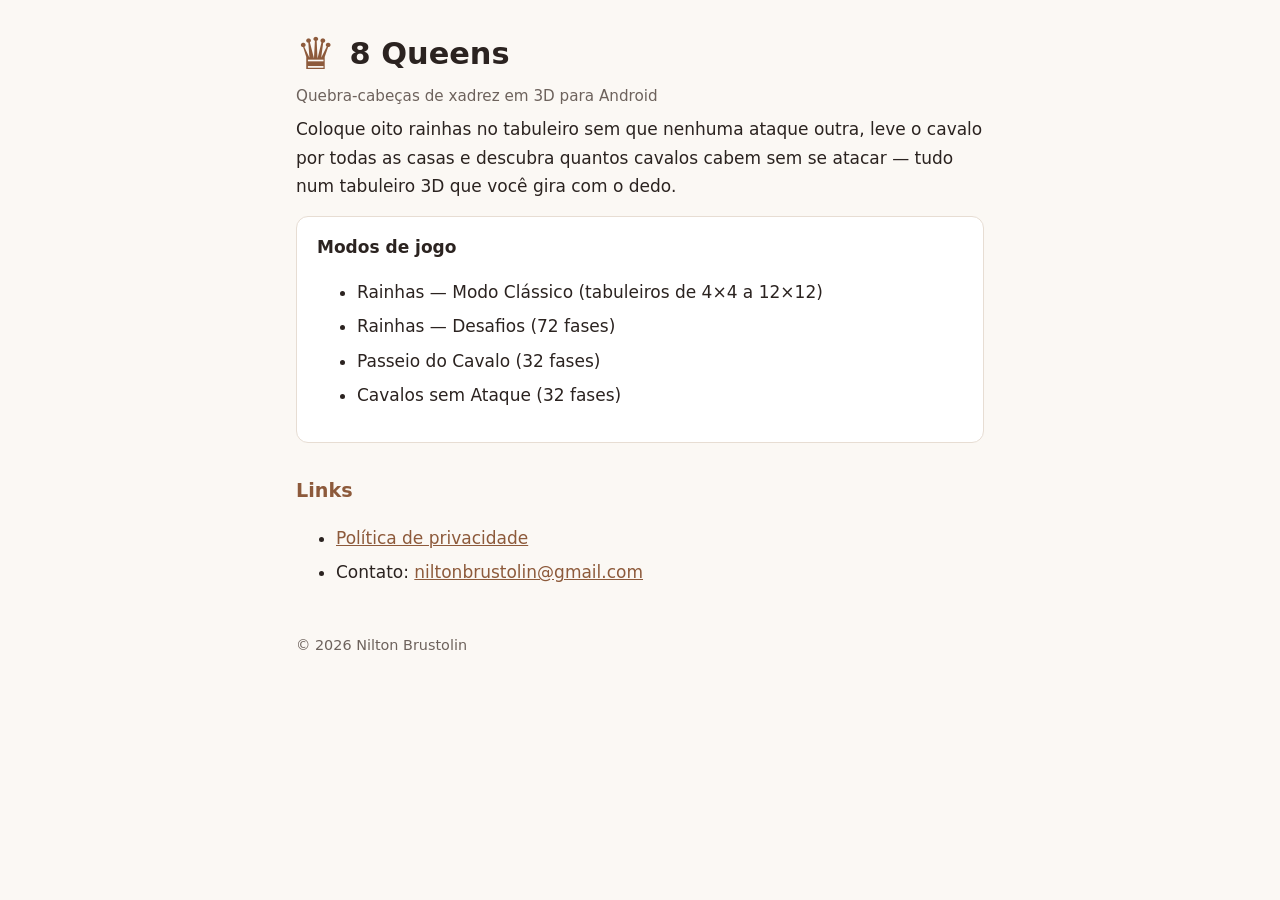
==== docs/8queens/index.html @ 38dd527b "Publica a política de privacidade do 8 Queens no GitHub Pages - docs/8queens/: página da política e " ====
<!doctype html>
<html lang="pt-BR">
<head>
  <meta charset="utf-8">
  <meta name="viewport" content="width=device-width, initial-scale=1">
  <title>8 Queens</title>
  <meta name="description" content="8 Queens: quebra-cabeças de xadrez em 3D — oito rainhas, passeio do cavalo e cavalos sem ataque.">
  <link rel="stylesheet" href="style.css">
</head>
<body>
<main>
  <header>
    <div class="logo" aria-hidden="true">♛</div>
    <h1>8 Queens</h1>
  </header>
  <p class="muted">Quebra-cabeças de xadrez em 3D para Android</p>

  <p>Coloque oito rainhas no tabuleiro sem que nenhuma ataque outra, leve o cavalo
  por todas as casas e descubra quantos cavalos cabem sem se atacar — tudo num
  tabuleiro 3D que você gira com o dedo.</p>

  <div class="card">
    <strong>Modos de jogo</strong>
    <ul>
      <li>Rainhas — Modo Clássico (tabuleiros de 4×4 a 12×12)</li>
      <li>Rainhas — Desafios (72 fases)</li>
      <li>Passeio do Cavalo (32 fases)</li>
      <li>Cavalos sem Ataque (32 fases)</li>
    </ul>
  </div>

  <h2>Links</h2>
  <ul>
    <li><a href="politica-de-privacidade.html">Política de privacidade</a></li>
    <li>Contato: <a href="mailto:niltonbrustolin@gmail.com">niltonbrustolin@gmail.com</a></li>
  </ul>

  <footer>© 2026 Nilton Brustolin</footer>
</main>
</body>
</html>
---- docs/8queens/style.css ----
:root {
  --bg: #fbf8f4;
  --text: #2b2320;
  --muted: #6d625c;
  --accent: #8d5a3b;
  --card: #ffffff;
  --border: #e7ddd3;
}
@media (prefers-color-scheme: dark) {
  :root {
    --bg: #181210;
    --text: #efe6df;
    --muted: #b3a69d;
    --accent: #f0b48c;
    --card: #231b18;
    --border: #3a2e29;
  }
}
* { box-sizing: border-box; }
body {
  margin: 0;
  background: var(--bg);
  color: var(--text);
  font: 17px/1.65 system-ui, -apple-system, "Segoe UI", Roboto, sans-serif;
}
main { max-width: 720px; margin: 0 auto; padding: 32px 16px 64px; }
header { display: flex; align-items: center; gap: 14px; margin-bottom: 8px; }
header .logo { font-size: 44px; line-height: 1; color: var(--accent); }
h1 { font-size: 1.9rem; line-height: 1.2; margin: 0; }
h2 { font-size: 1.2rem; margin: 2rem 0 0.4rem; color: var(--accent); }
p, li { margin: 0.4rem 0; }
.muted { color: var(--muted); font-size: 0.95rem; }
a { color: var(--accent); }
.card {
  background: var(--card);
  border: 1px solid var(--border);
  border-radius: 12px;
  padding: 16px 20px;
  margin: 16px 0;
}
footer { margin-top: 48px; color: var(--muted); font-size: 0.9rem; }
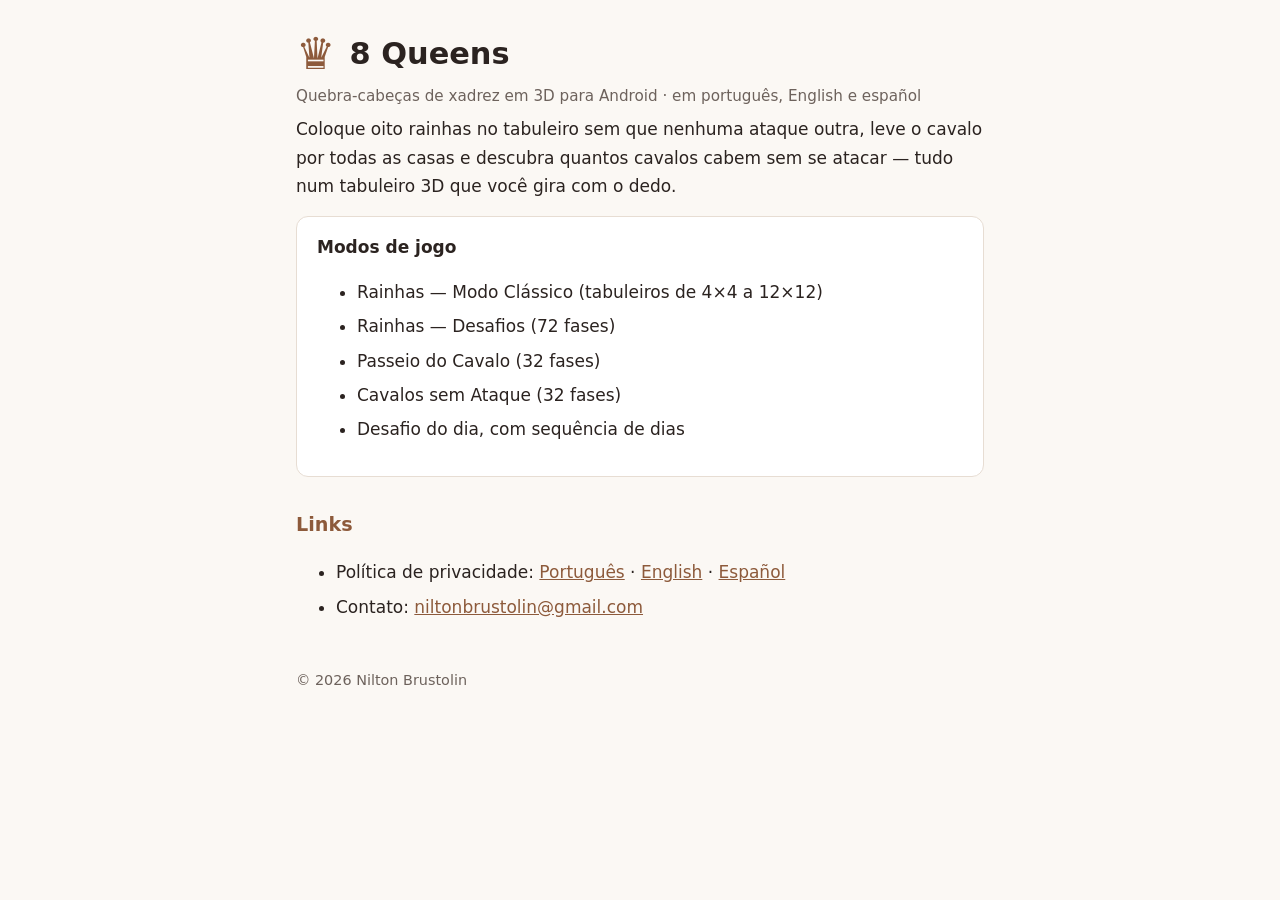
==== commit 3a5c6f04: "8 Queens 1.2.0: inglês e espanhol, e desafio do dia com sequência Idiomas: - Traduções completas em " ====
--- a/docs/8queens/index.html
+++ b/docs/8queens/index.html
@@ -13,7 +13,7 @@
     <div class="logo" aria-hidden="true">♛</div>
     <h1>8 Queens</h1>
   </header>
-  <p class="muted">Quebra-cabeças de xadrez em 3D para Android</p>
+  <p class="muted">Quebra-cabeças de xadrez em 3D para Android · em português, English e español</p>
 
   <p>Coloque oito rainhas no tabuleiro sem que nenhuma ataque outra, leve o cavalo
   por todas as casas e descubra quantos cavalos cabem sem se atacar — tudo num
@@ -26,12 +26,16 @@
       <li>Rainhas — Desafios (72 fases)</li>
       <li>Passeio do Cavalo (32 fases)</li>
       <li>Cavalos sem Ataque (32 fases)</li>
+      <li>Desafio do dia, com sequência de dias</li>
     </ul>
   </div>
 
   <h2>Links</h2>
   <ul>
-    <li><a href="politica-de-privacidade.html">Política de privacidade</a></li>
+    <li>Política de privacidade:
+      <a href="politica-de-privacidade.html">Português</a> ·
+      <a href="privacy-policy.html">English</a> ·
+      <a href="politica-de-privacidad.html">Español</a></li>
     <li>Contato: <a href="mailto:niltonbrustolin@gmail.com">niltonbrustolin@gmail.com</a></li>
   </ul>
 
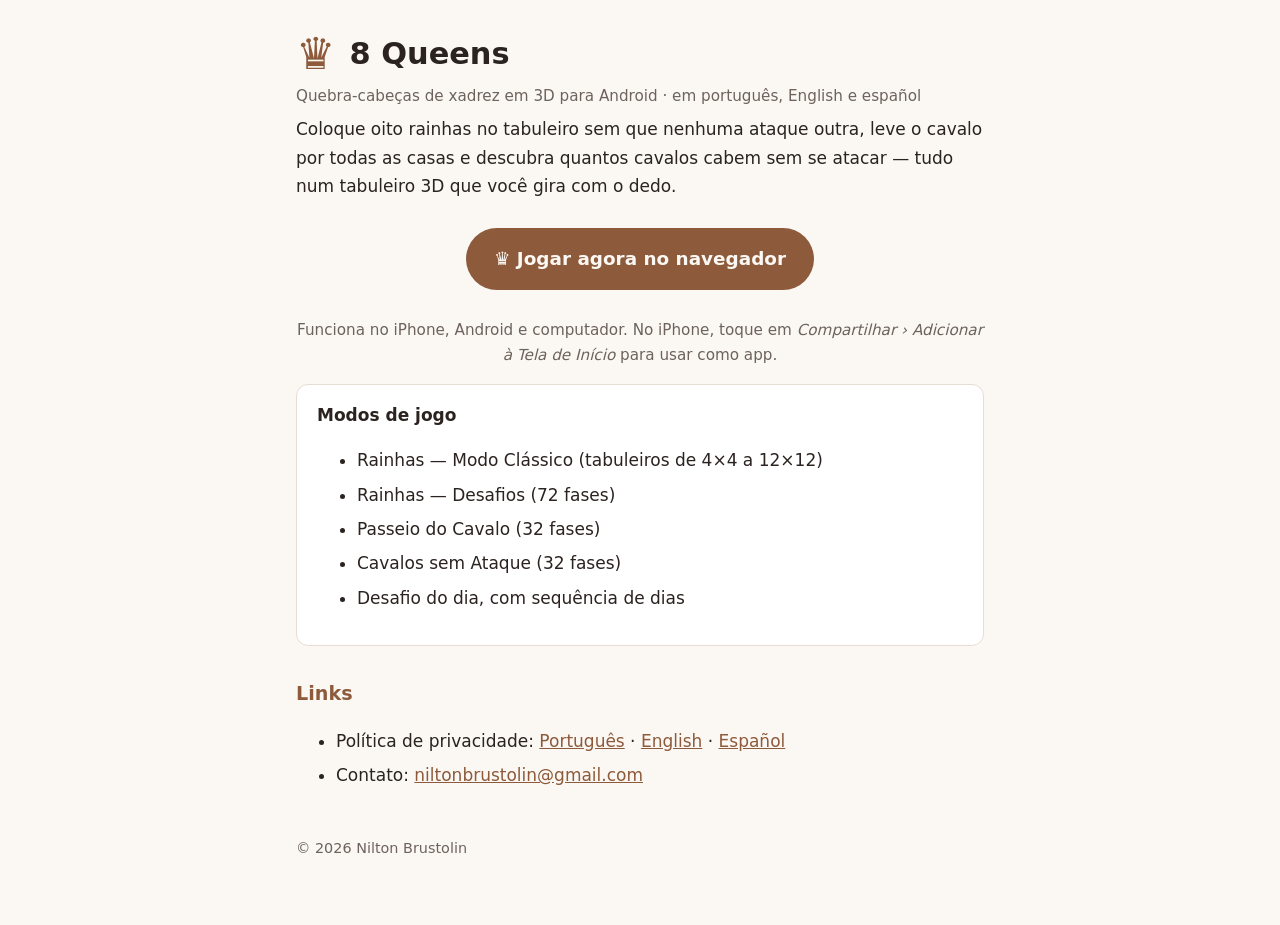
==== commit 20111530: "Versão web do 8 Queens para testar no iPhone e no navegador - Plataforma web adicionada ao projeto (" ====
--- a/docs/8queens/index.html
+++ b/docs/8queens/index.html
@@ -18,6 +18,12 @@
   <p>Coloque oito rainhas no tabuleiro sem que nenhuma ataque outra, leve o cavalo
   por todas as casas e descubra quantos cavalos cabem sem se atacar — tudo num
   tabuleiro 3D que você gira com o dedo.</p>
+
+  <p style="text-align:center;margin:28px 0">
+    <a class="play" href="jogar/">♛ Jogar agora no navegador</a>
+  </p>
+  <p class="muted" style="text-align:center">Funciona no iPhone, Android e computador.
+  No iPhone, toque em <em>Compartilhar › Adicionar à Tela de Início</em> para usar como app.</p>
 
   <div class="card">
     <strong>Modos de jogo</strong>
--- a/docs/8queens/style.css
+++ b/docs/8queens/style.css
@@ -39,3 +39,14 @@
   margin: 16px 0;
 }
 footer { margin-top: 48px; color: var(--muted); font-size: 0.9rem; }
+
+a.play {
+  display: inline-block;
+  padding: 16px 28px;
+  border-radius: 999px;
+  background: var(--accent);
+  color: var(--bg);
+  font-weight: 700;
+  font-size: 1.15rem;
+  text-decoration: none;
+}
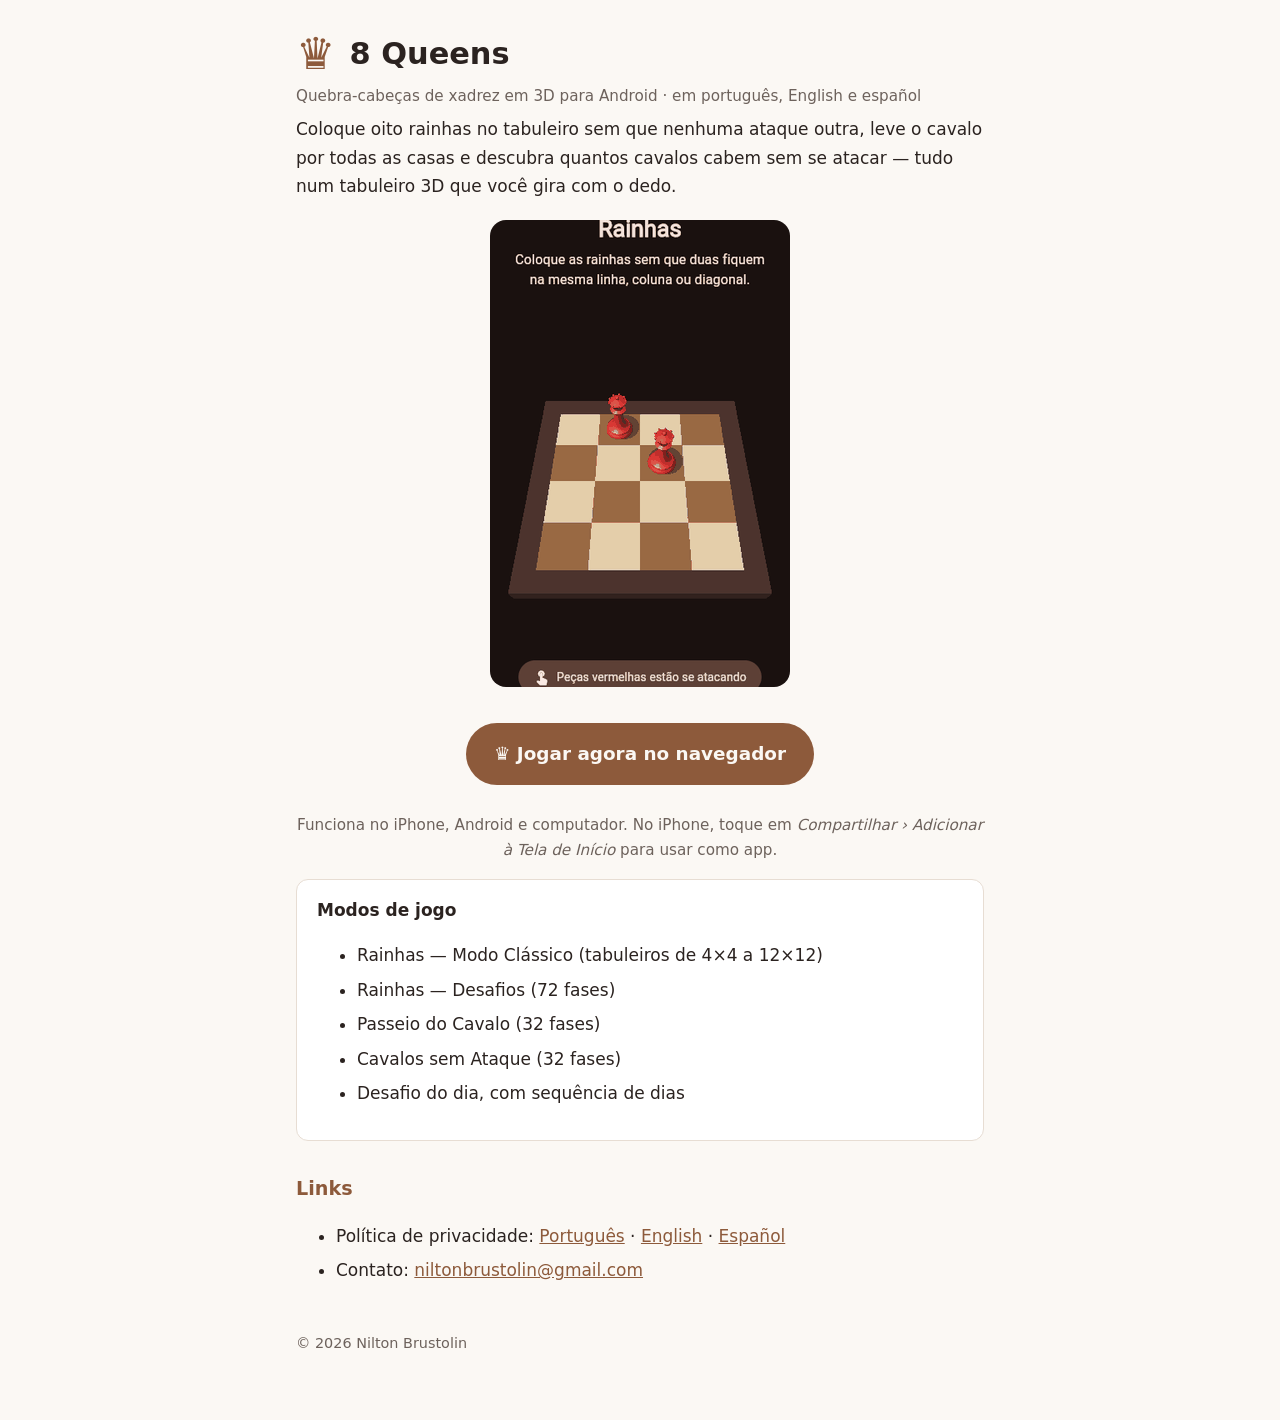
==== commit dd6c9fb0: "8 Queens 1.5.0: tutorial animado "Como jogar" - Tela de tutorial com uma página por jogo: tabuleiro " ====
--- a/docs/8queens/index.html
+++ b/docs/8queens/index.html
@@ -19,6 +19,11 @@
   por todas as casas e descubra quantos cavalos cabem sem se atacar — tudo num
   tabuleiro 3D que você gira com o dedo.</p>
 
+  <p style="text-align:center;margin:20px 0 0">
+    <img src="como-jogar-pt.gif" width="300" height="467"
+         alt="Demonstração animada: rainhas, passeio do cavalo e cavalos sem ataque"
+         style="max-width:100%;height:auto;border-radius:16px">
+  </p>
   <p style="text-align:center;margin:28px 0">
     <a class="play" href="jogar/">♛ Jogar agora no navegador</a>
   </p>
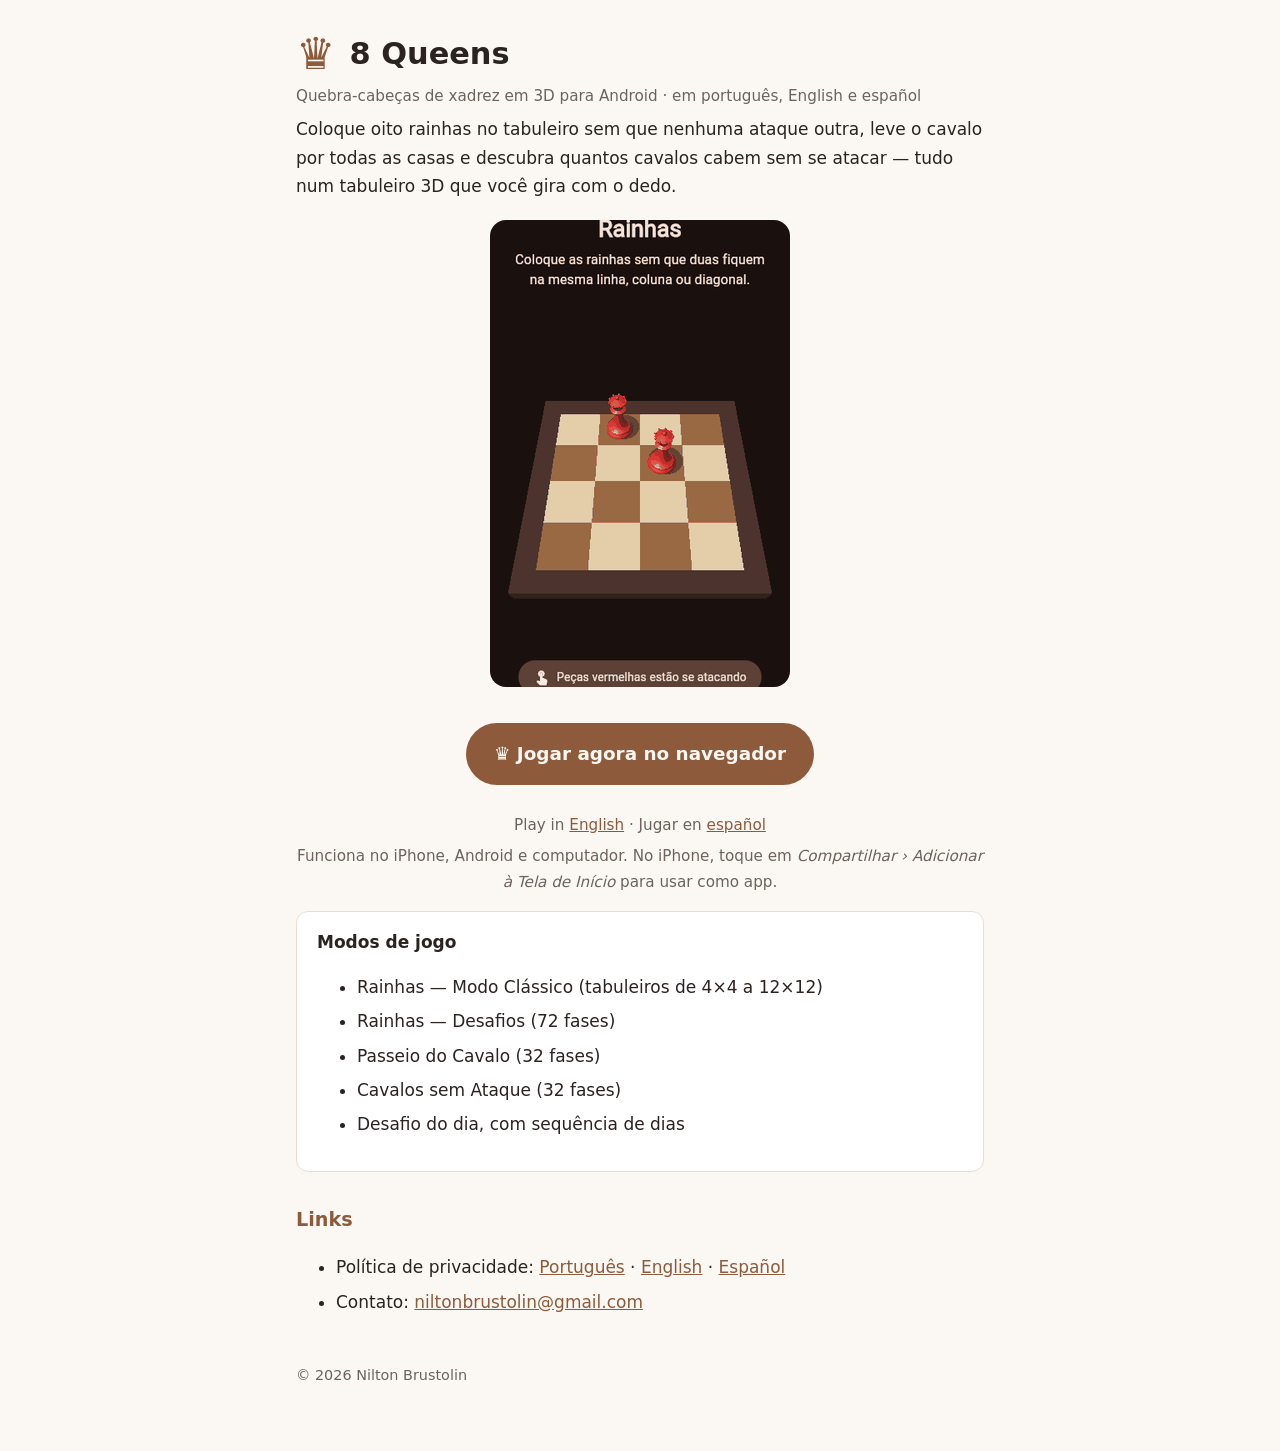
==== commit d95df4f8: "8 Queens 1.6.0: entrada direta, idioma visível, acessibilidade e vista 2D - Sem tutorial forçado: a " ====
--- a/docs/8queens/index.html
+++ b/docs/8queens/index.html
@@ -25,8 +25,10 @@
          style="max-width:100%;height:auto;border-radius:16px">
   </p>
   <p style="text-align:center;margin:28px 0">
-    <a class="play" href="jogar/">♛ Jogar agora no navegador</a>
+    <a class="play" href="jogar/?lang=pt">♛ Jogar agora no navegador</a>
   </p>
+  <p class="muted" style="text-align:center">Play in <a href="jogar/?lang=en">English</a> ·
+  Jugar en <a href="jogar/?lang=es">español</a></p>
   <p class="muted" style="text-align:center">Funciona no iPhone, Android e computador.
   No iPhone, toque em <em>Compartilhar › Adicionar à Tela de Início</em> para usar como app.</p>
 
